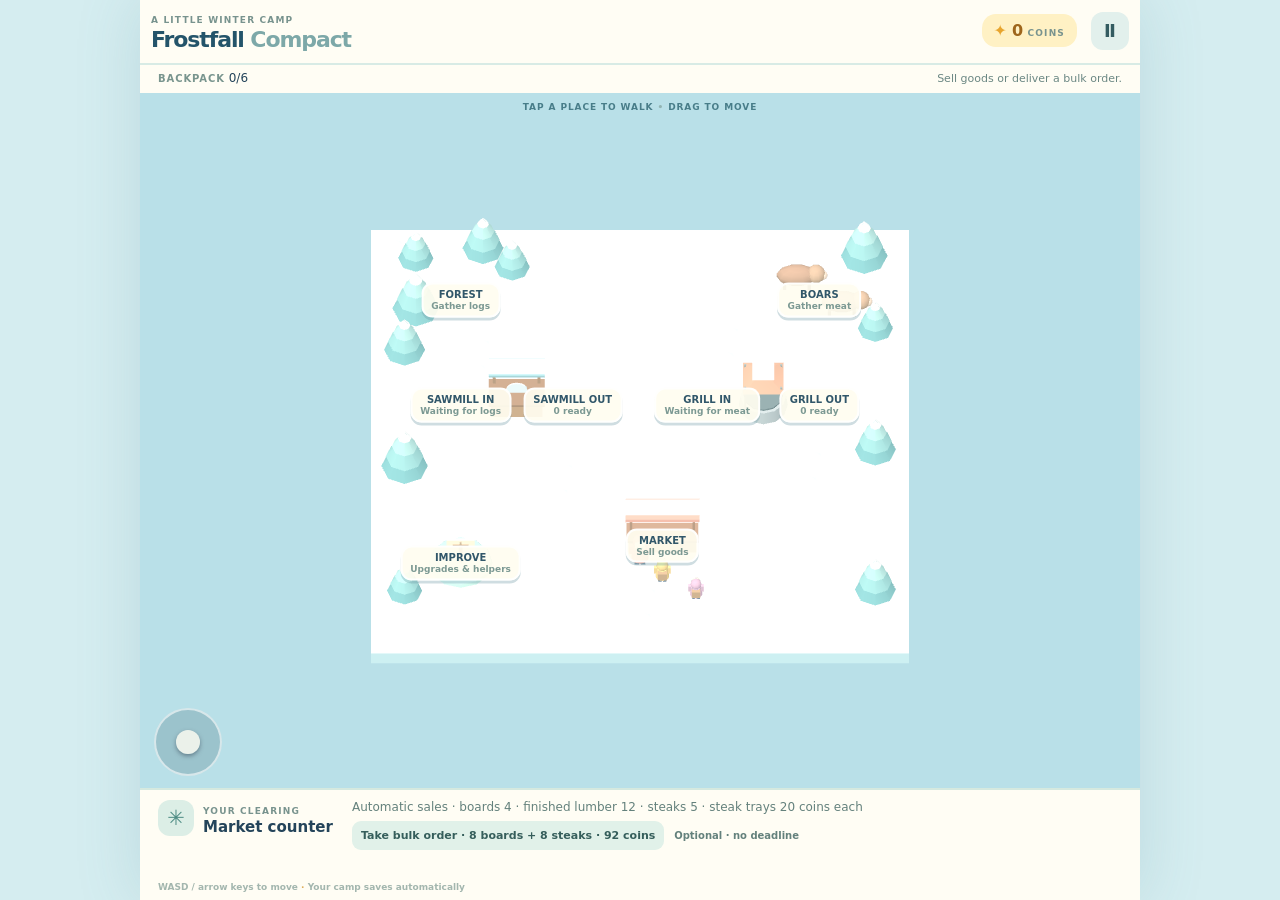
==== frostfall-compact/index.html @ 4d8d18b1 "Publish Frostfall Compact with deeper production and deliveries" ====
<!doctype html><html lang="en"><head><meta charset="utf-8"><meta name="viewport" content="width=device-width,initial-scale=1,maximum-scale=1,viewport-fit=cover"><meta name="theme-color" content="#bce5ed"><title>Frostfall Compact</title><link rel="stylesheet" href="./styles.css"></head><body><main id="app"><header><div><small>A LITTLE WINTER CAMP</small><h1>Frostfall <em>Compact</em></h1></div><div class="cash"><span>✦</span> <strong id="cash">0</strong><small> COINS</small></div><button id="pause" aria-label="Pause game">Ⅱ</button></header><section class="status"><div><b id="bagLabel">BACKPACK</b> <span id="bag"></span></div><p id="hint">Walk to the forest or boars to gather.</p></section><div id="world"><canvas id="canvas"></canvas><div id="labels"></div><div class="world-note">TAP A PLACE TO WALK <span>•</span> DRAG TO MOVE</div><div id="stick" aria-label="Movement joystick"><div id="knob"></div></div><div id="paused" hidden>PAUSED</div></div><section id="panel"><div class="panel-title"><span id="panelIcon">✳</span><div><small>YOUR CLEARING</small><h2 id="panelTitle">Choose a destination</h2></div></div><div id="panelContent">Gather logs and meat, process them, then sell the finished goods at the counter.</div></section><footer>WASD / arrow keys to move <span>·</span> Your camp saves automatically <span id="saveStatus"></span></footer></main><script src="./three.min.js"></script><script type="module" src="./game.mjs"></script></body></html>
---- frostfall-compact/styles.css ----
*{box-sizing:border-box}html,body{margin:0;width:100%;height:100%;overflow:hidden}body{font-family:Nunito,ui-rounded,system-ui,sans-serif;color:#24445a;background:#d5edf0}button{font:inherit;cursor:pointer}#app{height:100dvh;max-width:1000px;margin:auto;display:flex;flex-direction:column;background:#e9f7f5;box-shadow:0 0 60px #568a9a33}header{height:65px;padding:9px 18px;display:flex;align-items:center;gap:14px;background:#fffdf4;border-bottom:2px solid #d8ebe5;flex:none}header>div:first-child{flex:1}small{font-size:9px;font-weight:900;letter-spacing:.13em;color:#78938e}h1{font-size:22px;line-height:1;margin:2px 0;color:#24546a;letter-spacing:-.05em}h1 em{font-weight:700;color:#7da8a8;font-style:normal}.cash{background:#fff1c4;border-radius:14px;padding:7px 12px;color:#9e651b;white-space:nowrap}.cash span{color:#e8a52e}#pause{border:0;border-radius:12px;width:38px;height:38px;background:#e2f0ec;color:#345c61;font-size:18px;font-weight:900}.status{background:#fffdf4;padding:6px 18px 8px;flex:none;font-size:12px;display:flex;justify-content:space-between;gap:8px;align-items:center}.status b{font-size:10px;letter-spacing:.09em;color:#79958e}.status p{margin:0;color:#6b8783;text-align:right;font-size:11px}#world{position:relative;flex:1;min-height:0;overflow:hidden;background:#b9e0e8;touch-action:none}canvas{width:100%;height:100%;display:block}#labels{position:absolute;inset:0;pointer-events:none}.place{position:absolute;transform:translate(-50%,-50%);pointer-events:auto;border:2px solid #ffffffd9;background:#fffdf0eb;color:#31576a;border-radius:11px;padding:4px 8px;box-shadow:0 3px 0 #7199a455;font-size:10px;line-height:1.1;font-weight:900;white-space:nowrap}.place span{display:block;color:#7c9993;font-size:9px;font-weight:800;margin-top:2px}.place:active{transform:translate(-50%,-45%)}.world-note{position:absolute;top:9px;left:50%;transform:translateX(-50%);font-size:9px;letter-spacing:.1em;color:#487d89;font-weight:900;white-space:nowrap}.world-note span{color:#92b4b3}#stick{position:absolute;bottom:12px;left:14px;width:68px;height:68px;border:2px solid #fff9;border-radius:50%;background:#456e7840;touch-action:none}#knob{position:absolute;left:20px;top:20px;width:24px;height:24px;border-radius:50%;background:#fffdf1cc;box-shadow:0 2px 4px #3458}#paused{position:absolute;inset:0;background:#19384888;display:grid;place-items:center;color:white;font-weight:900;letter-spacing:.2em;font-size:24px;pointer-events:none}#paused[hidden]{display:none}#panel{background:#fffdf4;border-top:2px solid #d5e9df;padding:9px 18px 11px;min-height:94px;max-height:33vh;overflow:auto;display:flex;gap:14px;align-items:flex-start;flex:none}.panel-title{display:flex;align-items:center;gap:9px;min-width:180px}.panel-title>span{background:#dceee6;border-radius:12px;width:36px;height:36px;display:grid;place-items:center;font-size:21px;color:#4f8d85}h2{font-size:15px;margin:0;line-height:1.2}#panelContent{font-size:12px;color:#64817c;line-height:1.4;flex:1}.actions{display:flex;gap:6px;flex-wrap:wrap}.action{border:0;background:#e1f1e9;color:#355e5b;border-radius:9px;padding:7px 9px;text-align:left;font-size:11px;font-weight:800}.action:hover{background:#cce9dc}.action:disabled{opacity:.48;cursor:default}.action strong{color:#b27829}.helper{margin-top:5px;display:flex;align-items:center;gap:5px;flex-wrap:wrap}.helper button{border:0;border-radius:7px;background:#ecf2ed;color:#5b7772;font-size:10px;font-weight:900;padding:5px}.helper button.active{background:#6bafa0;color:white}footer{background:#fffdf4;padding:0 18px 8px;color:#a3b6ae;font-size:9px;font-weight:800;flex:none}footer span{color:#ddad5d}#saveStatus{color:#bc635c}@media(max-width:600px){header{height:57px;padding:7px 11px}h1{font-size:19px}.status{padding:5px 11px;display:block}.status p{text-align:left;margin-top:2px}#panel{padding:8px 11px;display:block;min-height:94px;max-height:34vh}.panel-title{margin-bottom:5px}.panel-title>span{width:28px;height:28px;font-size:16px}h2{font-size:13px}footer{padding-left:11px}.place{font-size:9px;padding:4px 6px}.place span{font-size:8px}}

@media(orientation:landscape) and (max-height:550px){header{height:47px;padding-top:3px;padding-bottom:3px}.status{padding-top:3px;padding-bottom:3px}#panel{min-height:54px;max-height:25vh;padding-top:4px;padding-bottom:4px;overflow:auto}footer{display:none}.world-note{top:3px}}
header{padding-left:max(11px,env(safe-area-inset-left));padding-right:max(11px,env(safe-area-inset-right));padding-top:max(7px,env(safe-area-inset-top))}footer{padding-bottom:max(8px,env(safe-area-inset-bottom))}

.webgl-error{position:absolute;inset:0;display:flex;flex-direction:column;align-items:center;justify-content:center;text-align:center;padding:24px;color:#31576a}.webgl-error p{max-width:320px}.webgl-error button{border:0;border-radius:10px;padding:10px 16px;background:#fffdf4;color:#31576a;font-weight:900}

@media(max-width:600px){.place{max-width:70px;white-space:normal;text-align:center;line-height:1}.place span{line-height:1.05}}

.station-details{margin:0 0 5px}.choice[aria-pressed=true]{background:#366f69;color:#fff}.choice[aria-pressed=true] small{color:#e3f5ec}
.action small,.market-note{font-size:10px;letter-spacing:0;color:inherit}.market-note{margin-left:6px}
#panelContent details{margin-top:6px}#panelContent summary{cursor:pointer;font-weight:800;color:#355e5b;padding:4px 0}
#panelContent details .actions{margin-top:4px}#panelContent button:focus-visible,.place:focus-visible{outline:2px solid #24546a;outline-offset:2px}
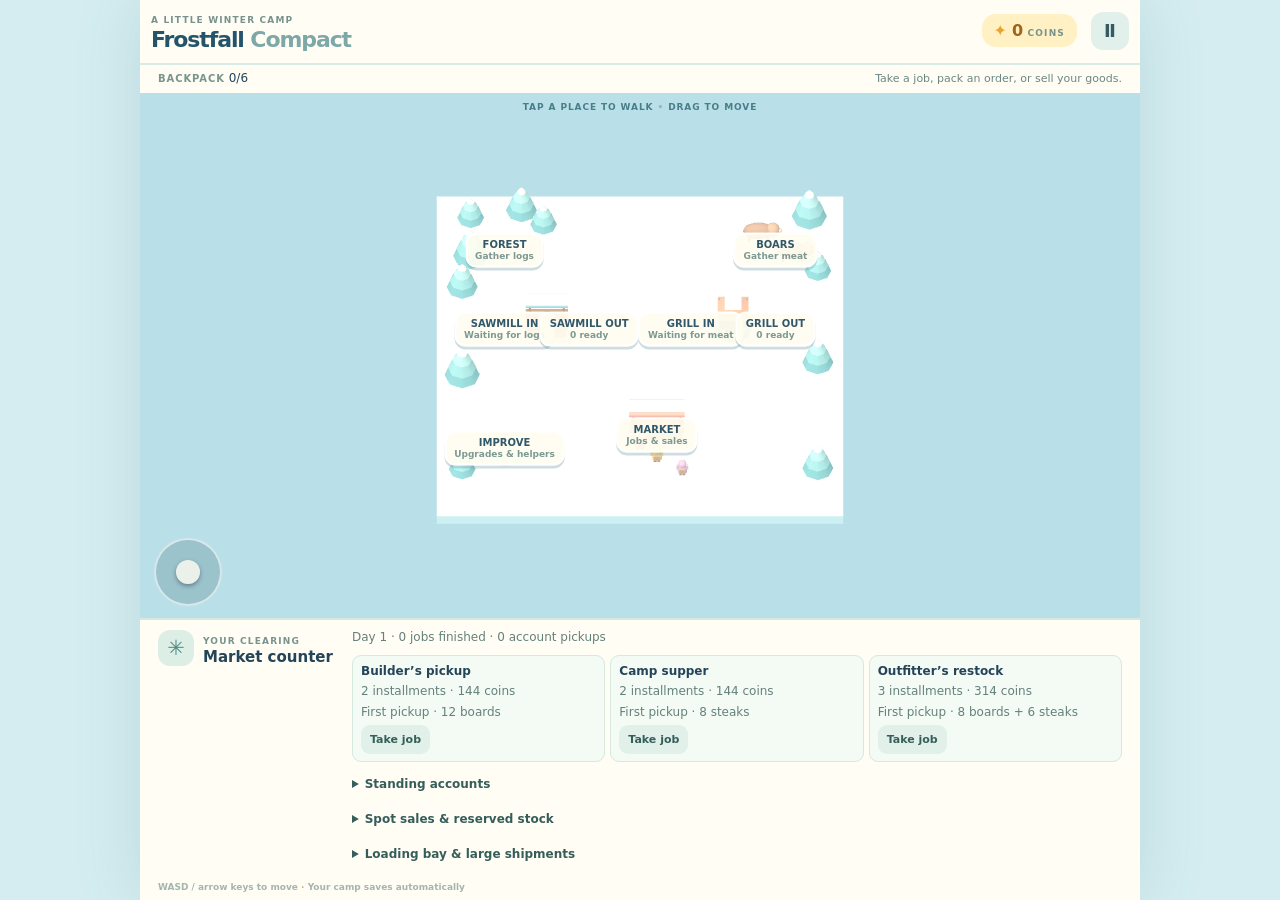
==== commit 0b3d2511: "Expand Frostfall Compact contracts and camp operations" ====
--- a/frostfall-compact/index.html
+++ b/frostfall-compact/index.html
@@ -1 +1 @@
-<!doctype html><html lang="en"><head><meta charset="utf-8"><meta name="viewport" content="width=device-width,initial-scale=1,maximum-scale=1,viewport-fit=cover"><meta name="theme-color" content="#bce5ed"><title>Frostfall Compact</title><link rel="stylesheet" href="./styles.css"></head><body><main id="app"><header><div><small>A LITTLE WINTER CAMP</small><h1>Frostfall <em>Compact</em></h1></div><div class="cash"><span>✦</span> <strong id="cash">0</strong><small> COINS</small></div><button id="pause" aria-label="Pause game">Ⅱ</button></header><section class="status"><div><b id="bagLabel">BACKPACK</b> <span id="bag"></span></div><p id="hint">Walk to the forest or boars to gather.</p></section><div id="world"><canvas id="canvas"></canvas><div id="labels"></div><div class="world-note">TAP A PLACE TO WALK <span>•</span> DRAG TO MOVE</div><div id="stick" aria-label="Movement joystick"><div id="knob"></div></div><div id="paused" hidden>PAUSED</div></div><section id="panel"><div class="panel-title"><span id="panelIcon">✳</span><div><small>YOUR CLEARING</small><h2 id="panelTitle">Choose a destination</h2></div></div><div id="panelContent">Gather logs and meat, process them, then sell the finished goods at the counter.</div></section><footer>WASD / arrow keys to move <span>·</span> Your camp saves automatically <span id="saveStatus"></span></footer></main><script src="./three.min.js"></script><script type="module" src="./game.mjs"></script></body></html>
+<!doctype html><html lang="en"><head><meta charset="utf-8"><meta name="viewport" content="width=device-width,initial-scale=1,maximum-scale=1,viewport-fit=cover"><meta name="theme-color" content="#bce5ed"><title>Frostfall Compact</title><link rel="stylesheet" href="./styles.css"></head><body><main id="app"><header><div><small>A LITTLE WINTER CAMP</small><h1>Frostfall <em>Compact</em></h1></div><div class="cash"><span>✦</span> <strong id="cash">0</strong><small> COINS</small></div><button id="pause" aria-label="Pause game">Ⅱ</button></header><section class="status"><div><b id="bagLabel">BACKPACK</b> <span id="bag"></span></div><p id="hint">Walk to the forest or boars to gather.</p></section><button id="jobStatus" type="button" hidden></button><div id="world"><canvas id="canvas"></canvas><div id="labels"></div><div class="world-note">TAP A PLACE TO WALK <span>•</span> DRAG TO MOVE</div><div id="stick" aria-label="Movement joystick"><div id="knob"></div></div><div id="paused" hidden>PAUSED</div></div><section id="panel"><div class="panel-title"><span id="panelIcon">✳</span><div><small>YOUR CLEARING</small><h2 id="panelTitle">Choose a destination</h2></div></div><div id="panelContent">Gather logs and meat, process them, then sell the finished goods at the counter.</div></section><footer>WASD / arrow keys to move <span>·</span> Your camp saves automatically <span id="saveStatus"></span></footer></main><script src="./three.min.js"></script><script type="module" src="./game.mjs"></script></body></html>
--- a/frostfall-compact/styles.css
+++ b/frostfall-compact/styles.css
@@ -11,3 +11,17 @@
 .action small,.market-note{font-size:10px;letter-spacing:0;color:inherit}.market-note{margin-left:6px}
 #panelContent details{margin-top:6px}#panelContent summary{cursor:pointer;font-weight:800;color:#355e5b;padding:4px 0}
 #panelContent details .actions{margin-top:4px}#panelContent button:focus-visible,.place:focus-visible{outline:2px solid #24546a;outline-offset:2px}
+
+.fields{display:flex;gap:6px;flex-wrap:wrap;margin:5px 0}
+.field{display:grid;gap:3px;font-weight:750;flex:0 1 auto;color:#355e5b}
+.field select{min-height:34px;max-width:100%;color:#24445a;background:#fffdf4;border:1px solid #9ebeb3;border-radius:7px;padding:4px 6px;font:inherit}
+.operation-card{border:1px solid #d5e9df;background:#f4faf4;border-radius:9px;padding:7px 8px;margin:4px 0}
+.operation-card h3{font-size:12px;color:#24445a;margin:0 0 3px}.operation-card p{margin:2px 0 4px}
+.offer-list{display:grid;grid-template-columns:repeat(auto-fit,minmax(133px,1fr));gap:5px}
+.payment{color:#355e5b;font-weight:800;margin:4px 0}
+#panelContent summary{min-height:29px}
+@media(pointer:coarse){.action,.helper button{min-height:38px}#panel{max-height:39vh}}
+@media(orientation:landscape) and (max-height:550px) and (pointer:coarse){#panel{max-height:32vh}}
+#jobStatus{flex:none;text-align:left;border:0;border-bottom:1px solid #d5e9df;background:#e4f2e9;color:#315d59;font-size:11px;font-weight:800;padding:5px 18px}
+#jobStatus:focus-visible{outline:2px solid #24546a;outline-offset:-2px}
+@media(max-width:600px){#jobStatus{padding-inline:11px}}
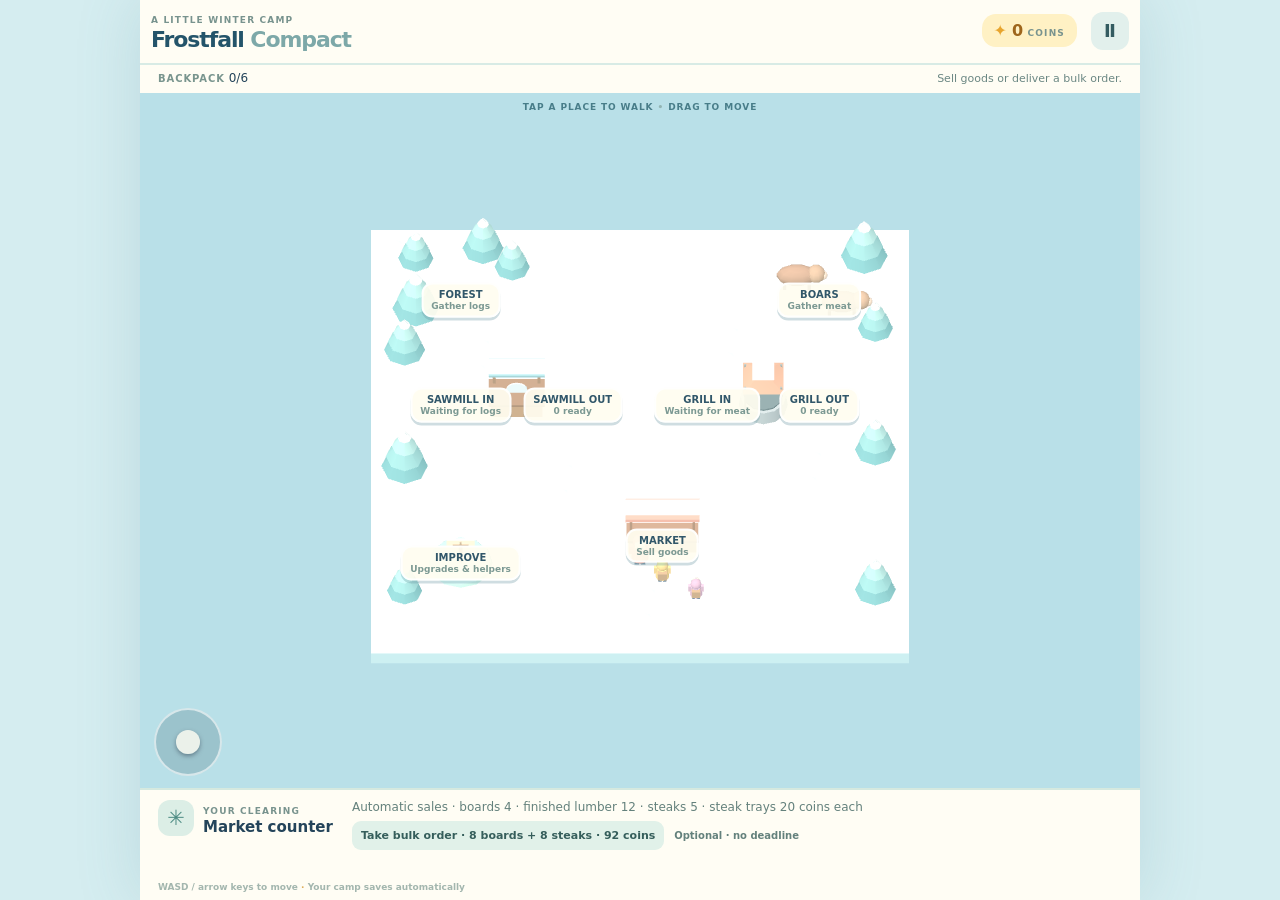
==== commit 974f1328: "Merge pull request #12 from naezell/codex/frostfall-camp-work Publish Frostfall Compact production a" ====
--- a/frostfall-compact/index.html
+++ b/frostfall-compact/index.html
@@ -1 +1 @@
-<!doctype html><html lang="en"><head><meta charset="utf-8"><meta name="viewport" content="width=device-width,initial-scale=1,maximum-scale=1,viewport-fit=cover"><meta name="theme-color" content="#bce5ed"><title>Frostfall Compact</title><link rel="stylesheet" href="./styles.css"></head><body><main id="app"><header><div><small>A LITTLE WINTER CAMP</small><h1>Frostfall <em>Compact</em></h1></div><div class="cash"><span>✦</span> <strong id="cash">0</strong><small> COINS</small></div><button id="pause" aria-label="Pause game">Ⅱ</button></header><section class="status"><div><b id="bagLabel">BACKPACK</b> <span id="bag"></span></div><p id="hint">Walk to the forest or boars to gather.</p></section><button id="jobStatus" type="button" hidden></button><div id="world"><canvas id="canvas"></canvas><div id="labels"></div><div class="world-note">TAP A PLACE TO WALK <span>•</span> DRAG TO MOVE</div><div id="stick" aria-label="Movement joystick"><div id="knob"></div></div><div id="paused" hidden>PAUSED</div></div><section id="panel"><div class="panel-title"><span id="panelIcon">✳</span><div><small>YOUR CLEARING</small><h2 id="panelTitle">Choose a destination</h2></div></div><div id="panelContent">Gather logs and meat, process them, then sell the finished goods at the counter.</div></section><footer>WASD / arrow keys to move <span>·</span> Your camp saves automatically <span id="saveStatus"></span></footer></main><script src="./three.min.js"></script><script type="module" src="./game.mjs"></script></body></html>
+<!doctype html><html lang="en"><head><meta charset="utf-8"><meta name="viewport" content="width=device-width,initial-scale=1,maximum-scale=1,viewport-fit=cover"><meta name="theme-color" content="#bce5ed"><title>Frostfall Compact</title><link rel="stylesheet" href="./styles.css"></head><body><main id="app"><header><div><small>A LITTLE WINTER CAMP</small><h1>Frostfall <em>Compact</em></h1></div><div class="cash"><span>✦</span> <strong id="cash">0</strong><small> COINS</small></div><button id="pause" aria-label="Pause game">Ⅱ</button></header><section class="status"><div><b id="bagLabel">BACKPACK</b> <span id="bag"></span></div><p id="hint">Walk to the forest or boars to gather.</p></section><div id="world"><canvas id="canvas"></canvas><div id="labels"></div><div class="world-note">TAP A PLACE TO WALK <span>•</span> DRAG TO MOVE</div><div id="stick" aria-label="Movement joystick"><div id="knob"></div></div><div id="paused" hidden>PAUSED</div></div><section id="panel"><div class="panel-title"><span id="panelIcon">✳</span><div><small>YOUR CLEARING</small><h2 id="panelTitle">Choose a destination</h2></div></div><div id="panelContent">Gather logs and meat, process them, then sell the finished goods at the counter.</div></section><footer>WASD / arrow keys to move <span>·</span> Your camp saves automatically <span id="saveStatus"></span></footer></main><script src="./three.min.js"></script><script type="module" src="./game.mjs"></script></body></html>
--- a/frostfall-compact/styles.css
+++ b/frostfall-compact/styles.css
@@ -11,17 +11,3 @@
 .action small,.market-note{font-size:10px;letter-spacing:0;color:inherit}.market-note{margin-left:6px}
 #panelContent details{margin-top:6px}#panelContent summary{cursor:pointer;font-weight:800;color:#355e5b;padding:4px 0}
 #panelContent details .actions{margin-top:4px}#panelContent button:focus-visible,.place:focus-visible{outline:2px solid #24546a;outline-offset:2px}
-
-.fields{display:flex;gap:6px;flex-wrap:wrap;margin:5px 0}
-.field{display:grid;gap:3px;font-weight:750;flex:0 1 auto;color:#355e5b}
-.field select{min-height:34px;max-width:100%;color:#24445a;background:#fffdf4;border:1px solid #9ebeb3;border-radius:7px;padding:4px 6px;font:inherit}
-.operation-card{border:1px solid #d5e9df;background:#f4faf4;border-radius:9px;padding:7px 8px;margin:4px 0}
-.operation-card h3{font-size:12px;color:#24445a;margin:0 0 3px}.operation-card p{margin:2px 0 4px}
-.offer-list{display:grid;grid-template-columns:repeat(auto-fit,minmax(133px,1fr));gap:5px}
-.payment{color:#355e5b;font-weight:800;margin:4px 0}
-#panelContent summary{min-height:29px}
-@media(pointer:coarse){.action,.helper button{min-height:38px}#panel{max-height:39vh}}
-@media(orientation:landscape) and (max-height:550px) and (pointer:coarse){#panel{max-height:32vh}}
-#jobStatus{flex:none;text-align:left;border:0;border-bottom:1px solid #d5e9df;background:#e4f2e9;color:#315d59;font-size:11px;font-weight:800;padding:5px 18px}
-#jobStatus:focus-visible{outline:2px solid #24546a;outline-offset:-2px}
-@media(max-width:600px){#jobStatus{padding-inline:11px}}
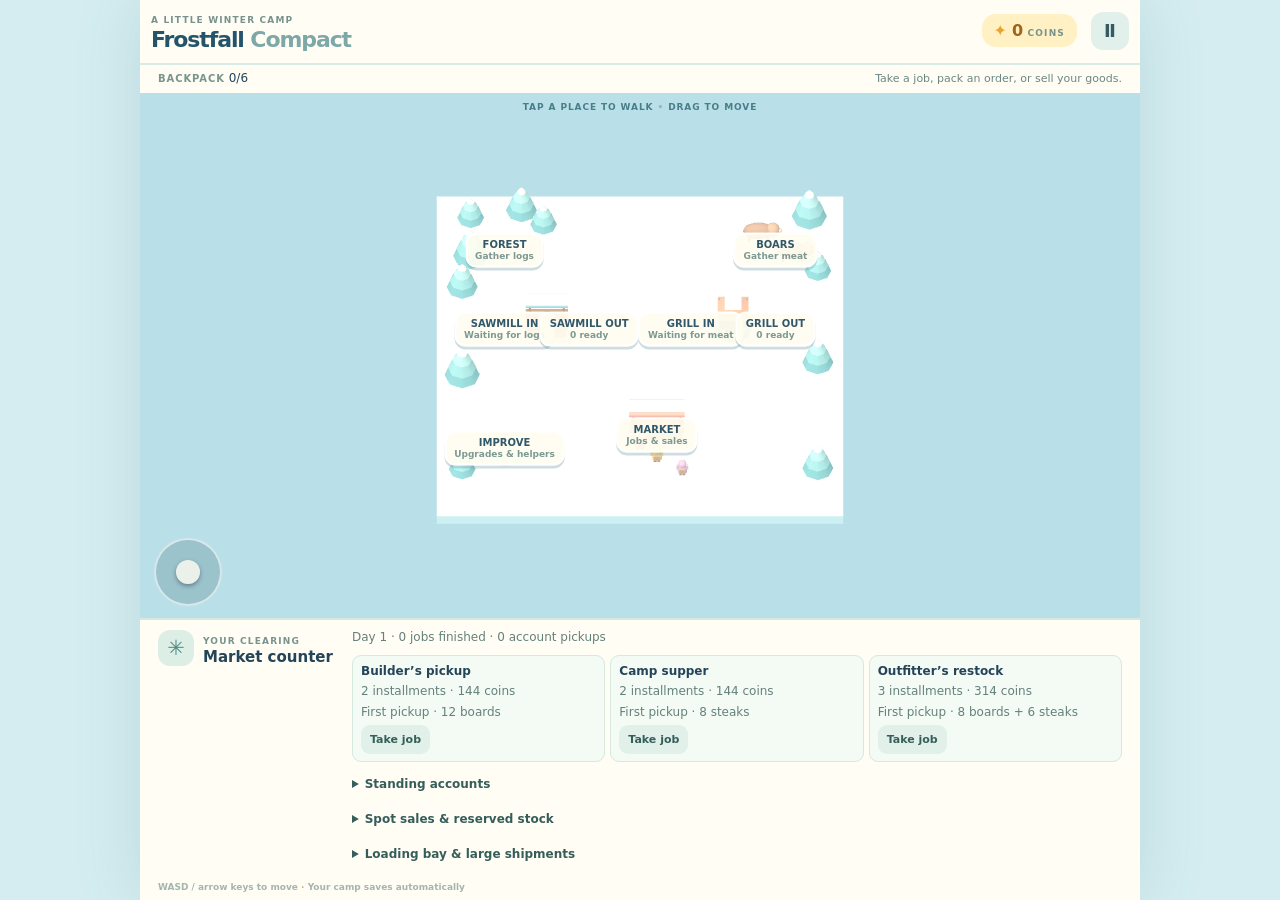
==== commit bcce70d6: "Merge pull request #13 from naezell/codex/frostfall-camp-operations Expand Frostfall Compact orders " ====
--- a/frostfall-compact/index.html
+++ b/frostfall-compact/index.html
@@ -1 +1 @@
-<!doctype html><html lang="en"><head><meta charset="utf-8"><meta name="viewport" content="width=device-width,initial-scale=1,maximum-scale=1,viewport-fit=cover"><meta name="theme-color" content="#bce5ed"><title>Frostfall Compact</title><link rel="stylesheet" href="./styles.css"></head><body><main id="app"><header><div><small>A LITTLE WINTER CAMP</small><h1>Frostfall <em>Compact</em></h1></div><div class="cash"><span>✦</span> <strong id="cash">0</strong><small> COINS</small></div><button id="pause" aria-label="Pause game">Ⅱ</button></header><section class="status"><div><b id="bagLabel">BACKPACK</b> <span id="bag"></span></div><p id="hint">Walk to the forest or boars to gather.</p></section><div id="world"><canvas id="canvas"></canvas><div id="labels"></div><div class="world-note">TAP A PLACE TO WALK <span>•</span> DRAG TO MOVE</div><div id="stick" aria-label="Movement joystick"><div id="knob"></div></div><div id="paused" hidden>PAUSED</div></div><section id="panel"><div class="panel-title"><span id="panelIcon">✳</span><div><small>YOUR CLEARING</small><h2 id="panelTitle">Choose a destination</h2></div></div><div id="panelContent">Gather logs and meat, process them, then sell the finished goods at the counter.</div></section><footer>WASD / arrow keys to move <span>·</span> Your camp saves automatically <span id="saveStatus"></span></footer></main><script src="./three.min.js"></script><script type="module" src="./game.mjs"></script></body></html>
+<!doctype html><html lang="en"><head><meta charset="utf-8"><meta name="viewport" content="width=device-width,initial-scale=1,maximum-scale=1,viewport-fit=cover"><meta name="theme-color" content="#bce5ed"><title>Frostfall Compact</title><link rel="stylesheet" href="./styles.css"></head><body><main id="app"><header><div><small>A LITTLE WINTER CAMP</small><h1>Frostfall <em>Compact</em></h1></div><div class="cash"><span>✦</span> <strong id="cash">0</strong><small> COINS</small></div><button id="pause" aria-label="Pause game">Ⅱ</button></header><section class="status"><div><b id="bagLabel">BACKPACK</b> <span id="bag"></span></div><p id="hint">Walk to the forest or boars to gather.</p></section><button id="jobStatus" type="button" hidden></button><div id="world"><canvas id="canvas"></canvas><div id="labels"></div><div class="world-note">TAP A PLACE TO WALK <span>•</span> DRAG TO MOVE</div><div id="stick" aria-label="Movement joystick"><div id="knob"></div></div><div id="paused" hidden>PAUSED</div></div><section id="panel"><div class="panel-title"><span id="panelIcon">✳</span><div><small>YOUR CLEARING</small><h2 id="panelTitle">Choose a destination</h2></div></div><div id="panelContent">Gather logs and meat, process them, then sell the finished goods at the counter.</div></section><footer>WASD / arrow keys to move <span>·</span> Your camp saves automatically <span id="saveStatus"></span></footer></main><script src="./three.min.js"></script><script type="module" src="./game.mjs"></script></body></html>
--- a/frostfall-compact/styles.css
+++ b/frostfall-compact/styles.css
@@ -11,3 +11,17 @@
 .action small,.market-note{font-size:10px;letter-spacing:0;color:inherit}.market-note{margin-left:6px}
 #panelContent details{margin-top:6px}#panelContent summary{cursor:pointer;font-weight:800;color:#355e5b;padding:4px 0}
 #panelContent details .actions{margin-top:4px}#panelContent button:focus-visible,.place:focus-visible{outline:2px solid #24546a;outline-offset:2px}
+
+.fields{display:flex;gap:6px;flex-wrap:wrap;margin:5px 0}
+.field{display:grid;gap:3px;font-weight:750;flex:0 1 auto;color:#355e5b}
+.field select{min-height:34px;max-width:100%;color:#24445a;background:#fffdf4;border:1px solid #9ebeb3;border-radius:7px;padding:4px 6px;font:inherit}
+.operation-card{border:1px solid #d5e9df;background:#f4faf4;border-radius:9px;padding:7px 8px;margin:4px 0}
+.operation-card h3{font-size:12px;color:#24445a;margin:0 0 3px}.operation-card p{margin:2px 0 4px}
+.offer-list{display:grid;grid-template-columns:repeat(auto-fit,minmax(133px,1fr));gap:5px}
+.payment{color:#355e5b;font-weight:800;margin:4px 0}
+#panelContent summary{min-height:29px}
+@media(pointer:coarse){.action,.helper button{min-height:38px}#panel{max-height:39vh}}
+@media(orientation:landscape) and (max-height:550px) and (pointer:coarse){#panel{max-height:32vh}}
+#jobStatus{flex:none;text-align:left;border:0;border-bottom:1px solid #d5e9df;background:#e4f2e9;color:#315d59;font-size:11px;font-weight:800;padding:5px 18px}
+#jobStatus:focus-visible{outline:2px solid #24546a;outline-offset:-2px}
+@media(max-width:600px){#jobStatus{padding-inline:11px}}
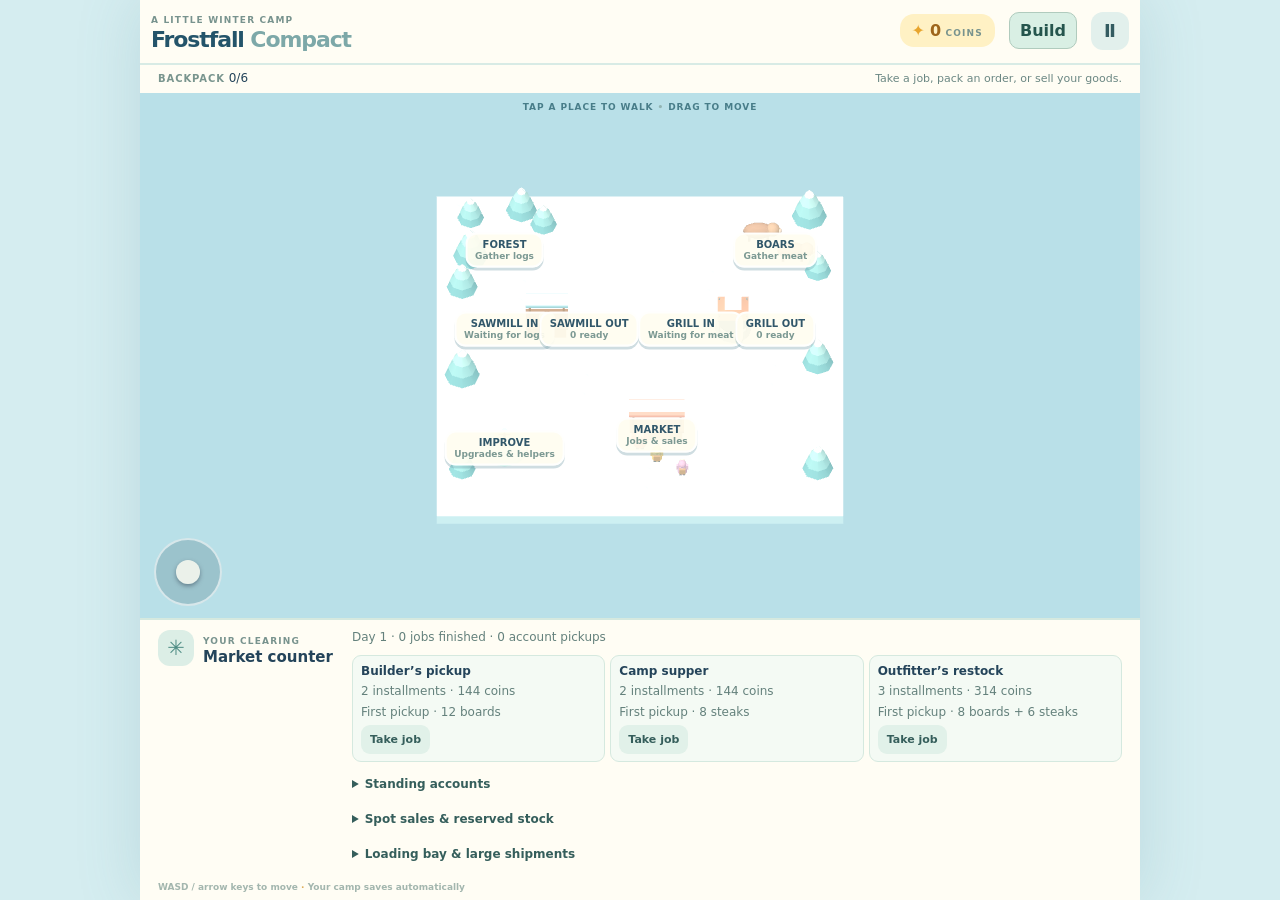
==== commit ea43f0ed: "Make camp construction visible and give it permanent projects" ====
--- a/frostfall-compact/index.html
+++ b/frostfall-compact/index.html
@@ -1 +1 @@
-<!doctype html><html lang="en"><head><meta charset="utf-8"><meta name="viewport" content="width=device-width,initial-scale=1,maximum-scale=1,viewport-fit=cover"><meta name="theme-color" content="#bce5ed"><title>Frostfall Compact</title><link rel="stylesheet" href="./styles.css"></head><body><main id="app"><header><div><small>A LITTLE WINTER CAMP</small><h1>Frostfall <em>Compact</em></h1></div><div class="cash"><span>✦</span> <strong id="cash">0</strong><small> COINS</small></div><button id="pause" aria-label="Pause game">Ⅱ</button></header><section class="status"><div><b id="bagLabel">BACKPACK</b> <span id="bag"></span></div><p id="hint">Walk to the forest or boars to gather.</p></section><button id="jobStatus" type="button" hidden></button><div id="world"><canvas id="canvas"></canvas><div id="labels"></div><div class="world-note">TAP A PLACE TO WALK <span>•</span> DRAG TO MOVE</div><div id="stick" aria-label="Movement joystick"><div id="knob"></div></div><div id="paused" hidden>PAUSED</div></div><section id="panel"><div class="panel-title"><span id="panelIcon">✳</span><div><small>YOUR CLEARING</small><h2 id="panelTitle">Choose a destination</h2></div></div><div id="panelContent">Gather logs and meat, process them, then sell the finished goods at the counter.</div></section><footer>WASD / arrow keys to move <span>·</span> Your camp saves automatically <span id="saveStatus"></span></footer></main><script src="./three.min.js"></script><script type="module" src="./game.mjs"></script></body></html>
+<!doctype html><html lang="en"><head><meta charset="utf-8"><meta name="viewport" content="width=device-width,initial-scale=1,maximum-scale=1,viewport-fit=cover"><meta name="theme-color" content="#bce5ed"><title>Frostfall Compact</title><link rel="stylesheet" href="./styles.css"></head><body><main id="app"><header><div><small>A LITTLE WINTER CAMP</small><h1>Frostfall <em>Compact</em></h1></div><div class="cash"><span>✦</span> <strong id="cash">0</strong><small> COINS</small></div><button id="buildMenu" type="button" aria-pressed="false">Build</button><button id="pause" aria-label="Pause game">Ⅱ</button></header><section class="status"><div><b id="bagLabel">BACKPACK</b> <span id="bag"></span></div><p id="hint">Walk to the forest or boars to gather.</p></section><button id="jobStatus" type="button" hidden></button><div id="world"><canvas id="canvas"></canvas><div id="labels"></div><div class="world-note">TAP A PLACE TO WALK <span>•</span> DRAG TO MOVE</div><div id="stick" aria-label="Movement joystick"><div id="knob"></div></div><div id="paused" hidden>PAUSED</div></div><section id="panel"><div class="panel-title"><span id="panelIcon">✳</span><div><small>YOUR CLEARING</small><h2 id="panelTitle">Choose a destination</h2></div></div><div id="panelContent">Gather logs and meat, process them, then sell the finished goods at the counter.</div></section><footer>WASD / arrow keys to move <span>·</span> Your camp saves automatically <span id="saveStatus"></span></footer></main><script src="./three.min.js"></script><script type="module" src="./game.mjs"></script></body></html>
--- a/frostfall-compact/styles.css
+++ b/frostfall-compact/styles.css
@@ -25,3 +25,11 @@
 #jobStatus{flex:none;text-align:left;border:0;border-bottom:1px solid #d5e9df;background:#e4f2e9;color:#315d59;font-size:11px;font-weight:800;padding:5px 18px}
 #jobStatus:focus-visible{outline:2px solid #24546a;outline-offset:-2px}
 @media(max-width:600px){#jobStatus{padding-inline:11px}}
+
+#buildMenu{border:1px solid #b0cbbd;border-radius:10px;background:#d9efe4;padding:7px 10px;color:#25554d;font-weight:850;min-height:37px}
+#buildMenu[aria-pressed=true]{background:#366f69;border-color:#366f69;color:#fff}
+.plot-marker{border-color:#e5bc72;background:#fff3d5;color:#685028;max-width:104px;white-space:normal}
+.plot-marker span{color:#805c2d}
+.blueprint-card progress{width:min(100%,190px);height:12px;accent-color:#548977}
+.build-list .operation-card{margin:0}
+@media(max-width:420px){header{gap:7px}.cash{padding-inline:6px}#pause{width:32px}#buildMenu{padding-inline:7px}header h1{font-size:17px}}
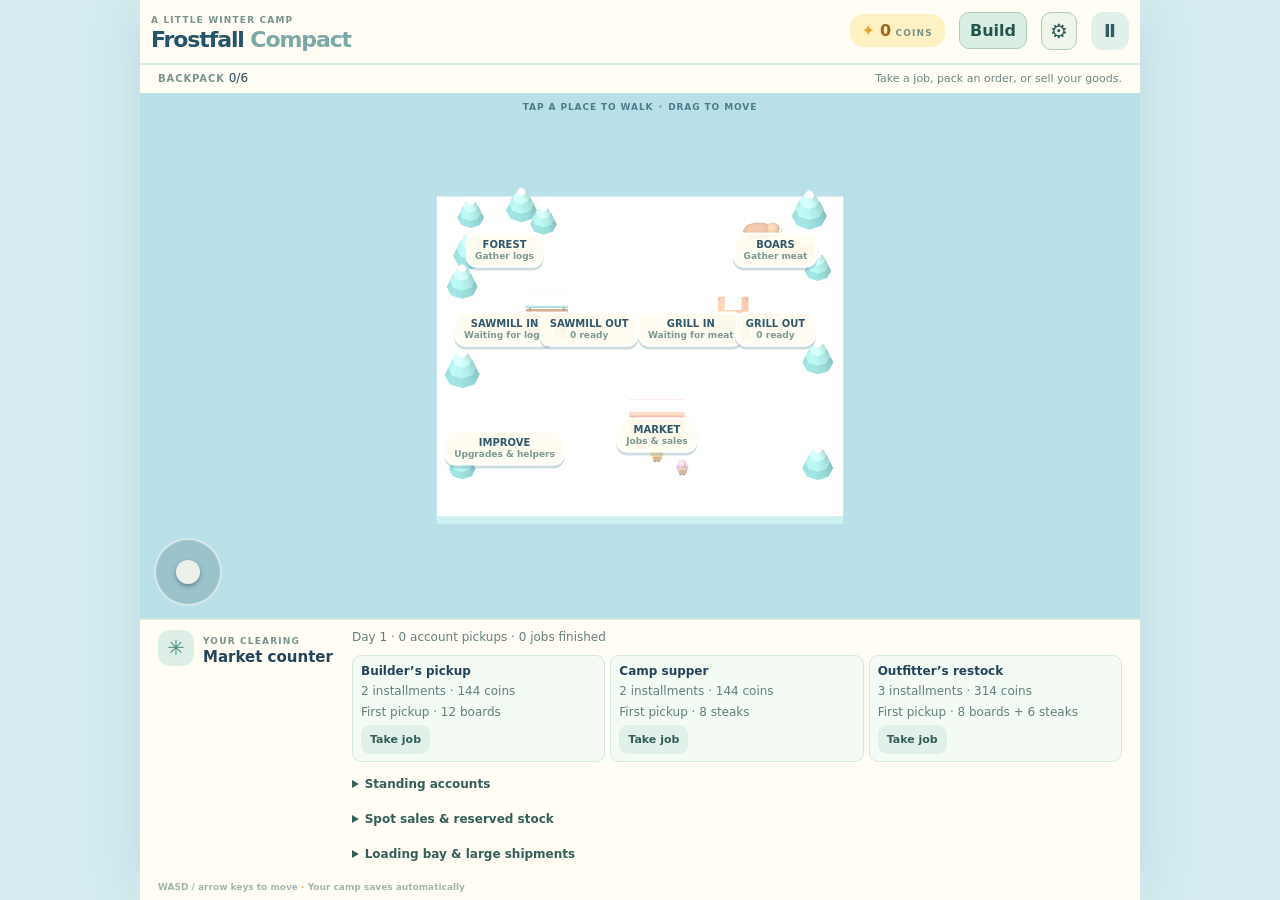
==== commit b9423e9e: "Let players switch camp features on and off" ====
--- a/frostfall-compact/index.html
+++ b/frostfall-compact/index.html
@@ -1 +1 @@
-<!doctype html><html lang="en"><head><meta charset="utf-8"><meta name="viewport" content="width=device-width,initial-scale=1,maximum-scale=1,viewport-fit=cover"><meta name="theme-color" content="#bce5ed"><title>Frostfall Compact</title><link rel="stylesheet" href="./styles.css"></head><body><main id="app"><header><div><small>A LITTLE WINTER CAMP</small><h1>Frostfall <em>Compact</em></h1></div><div class="cash"><span>✦</span> <strong id="cash">0</strong><small> COINS</small></div><button id="buildMenu" type="button" aria-pressed="false">Build</button><button id="pause" aria-label="Pause game">Ⅱ</button></header><section class="status"><div><b id="bagLabel">BACKPACK</b> <span id="bag"></span></div><p id="hint">Walk to the forest or boars to gather.</p></section><button id="jobStatus" type="button" hidden></button><div id="world"><canvas id="canvas"></canvas><div id="labels"></div><div class="world-note">TAP A PLACE TO WALK <span>•</span> DRAG TO MOVE</div><div id="stick" aria-label="Movement joystick"><div id="knob"></div></div><div id="paused" hidden>PAUSED</div></div><section id="panel"><div class="panel-title"><span id="panelIcon">✳</span><div><small>YOUR CLEARING</small><h2 id="panelTitle">Choose a destination</h2></div></div><div id="panelContent">Gather logs and meat, process them, then sell the finished goods at the counter.</div></section><footer>WASD / arrow keys to move <span>·</span> Your camp saves automatically <span id="saveStatus"></span></footer></main><script src="./three.min.js"></script><script type="module" src="./game.mjs"></script></body></html>
+<!doctype html><html lang="en"><head><meta charset="utf-8"><meta name="viewport" content="width=device-width,initial-scale=1,maximum-scale=1,viewport-fit=cover"><meta name="theme-color" content="#bce5ed"><title>Frostfall Compact</title><link rel="stylesheet" href="./styles.css"></head><body><main id="app"><header><div><small>A LITTLE WINTER CAMP</small><h1>Frostfall <em>Compact</em></h1></div><div class="cash"><span>✦</span> <strong id="cash">0</strong><small> COINS</small></div><button id="buildMenu" type="button" aria-pressed="false">Build</button><button id="settingsMenu" type="button" aria-label="Settings" aria-pressed="false">⚙</button><button id="pause" aria-label="Pause game">Ⅱ</button></header><section class="status"><div><b id="bagLabel">BACKPACK</b> <span id="bag"></span></div><p id="hint">Walk to the forest or boars to gather.</p></section><button id="jobStatus" type="button" hidden></button><div id="world"><canvas id="canvas"></canvas><div id="labels"></div><div class="world-note">TAP A PLACE TO WALK <span>•</span> DRAG TO MOVE</div><div id="stick" aria-label="Movement joystick"><div id="knob"></div></div><div id="paused" hidden>PAUSED</div></div><section id="panel"><div class="panel-title"><span id="panelIcon">✳</span><div><small>YOUR CLEARING</small><h2 id="panelTitle">Choose a destination</h2></div></div><div id="panelContent">Gather logs and meat, process them, then sell the finished goods at the counter.</div></section><footer>WASD / arrow keys to move <span>·</span> Your camp saves automatically <span id="saveStatus"></span></footer></main><script src="./three.min.js"></script><script type="module" src="./game.mjs"></script></body></html>
--- a/frostfall-compact/styles.css
+++ b/frostfall-compact/styles.css
@@ -33,3 +33,11 @@
 .blueprint-card progress{width:min(100%,190px);height:12px;accent-color:#548977}
 .build-list .operation-card{margin:0}
 @media(max-width:420px){header{gap:7px}.cash{padding-inline:6px}#pause{width:32px}#buildMenu{padding-inline:7px}header h1{font-size:17px}}
+
+#settingsMenu{width:36px;height:38px;flex:none;border:1px solid #b0cbbd;border-radius:10px;background:#f0f5e9;color:#315d59;font-size:20px;font-weight:800;padding:0}
+#settingsMenu[aria-pressed=true]{background:#366f69;color:white}
+.feature-choice{display:flex;justify-content:space-between;align-items:center;gap:12px;min-height:44px;border-top:1px solid #d5e9df;padding:6px 3px;color:#315d59}
+.feature-choice span{display:grid;gap:3px}.feature-choice small{font:inherit;color:#55756c}
+.feature-choice input{width:19px;height:19px;accent-color:#366f69;flex:none}
+.feature-list{margin-top:5px}
+@media(max-width:370px){header{gap:5px}header h1{font-size:15px}.cash small{display:none}#settingsMenu{width:32px}#buildMenu{font-size:12px}}
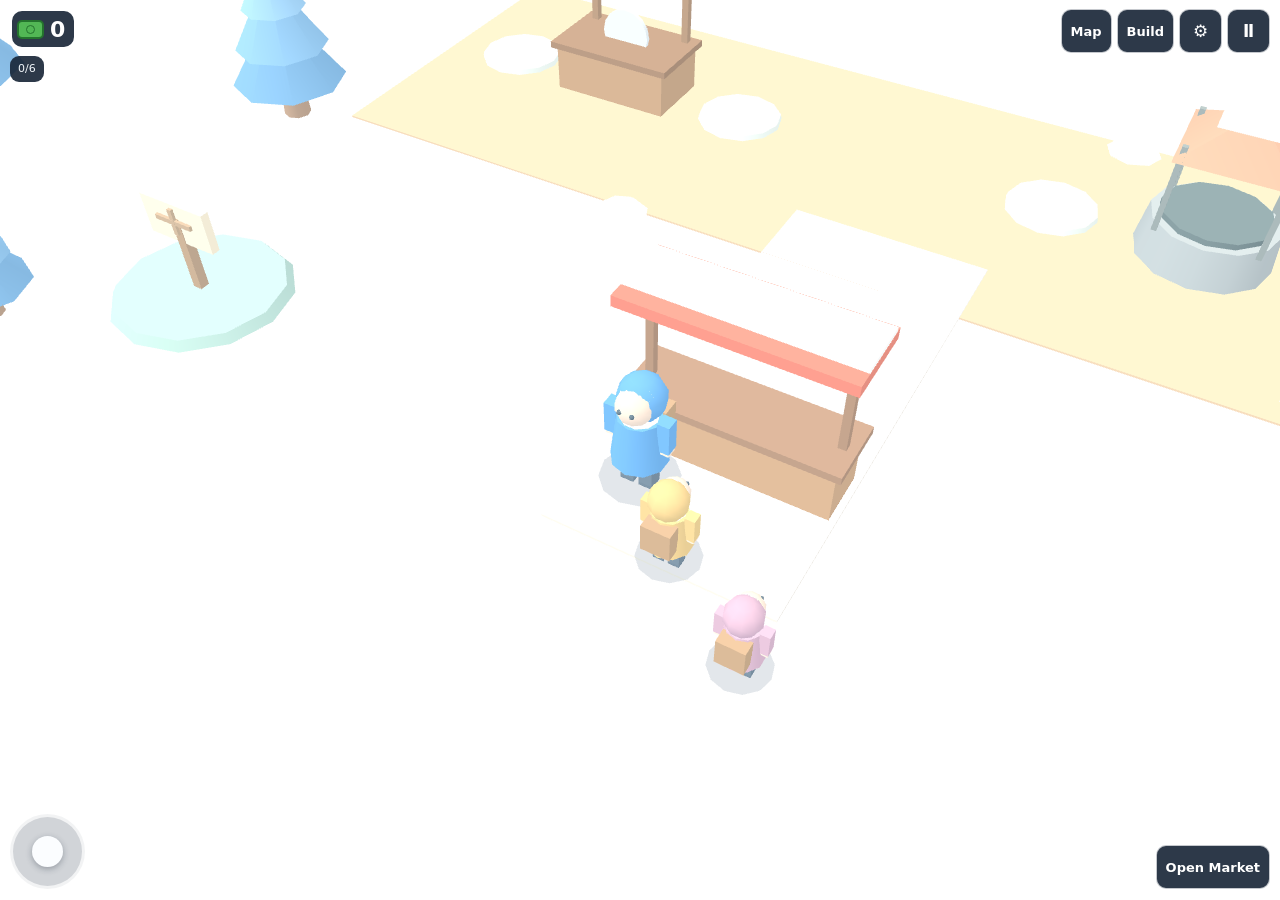
==== commit ce00d490: "Keep gameplay full-screen with an original-style follow camera" ====
--- a/frostfall-compact/index.html
+++ b/frostfall-compact/index.html
@@ -1 +1,46 @@
-<!doctype html><html lang="en"><head><meta charset="utf-8"><meta name="viewport" content="width=device-width,initial-scale=1,maximum-scale=1,viewport-fit=cover"><meta name="theme-color" content="#bce5ed"><title>Frostfall Compact</title><link rel="stylesheet" href="./styles.css"></head><body><main id="app"><header><div><small>A LITTLE WINTER CAMP</small><h1>Frostfall <em>Compact</em></h1></div><div class="cash"><span>✦</span> <strong id="cash">0</strong><small> COINS</small></div><button id="buildMenu" type="button" aria-pressed="false">Build</button><button id="settingsMenu" type="button" aria-label="Settings" aria-pressed="false">⚙</button><button id="pause" aria-label="Pause game">Ⅱ</button></header><section class="status"><div><b id="bagLabel">BACKPACK</b> <span id="bag"></span></div><p id="hint">Walk to the forest or boars to gather.</p></section><button id="jobStatus" type="button" hidden></button><div id="world"><canvas id="canvas"></canvas><div id="labels"></div><div class="world-note">TAP A PLACE TO WALK <span>•</span> DRAG TO MOVE</div><div id="stick" aria-label="Movement joystick"><div id="knob"></div></div><div id="paused" hidden>PAUSED</div></div><section id="panel"><div class="panel-title"><span id="panelIcon">✳</span><div><small>YOUR CLEARING</small><h2 id="panelTitle">Choose a destination</h2></div></div><div id="panelContent">Gather logs and meat, process them, then sell the finished goods at the counter.</div></section><footer>WASD / arrow keys to move <span>·</span> Your camp saves automatically <span id="saveStatus"></span></footer></main><script src="./three.min.js"></script><script type="module" src="./game.mjs"></script></body></html>
+<!doctype html>
+<html lang="en">
+<head>
+  <meta charset="utf-8">
+  <meta name="viewport" content="width=device-width,initial-scale=1,viewport-fit=cover">
+  <meta name="theme-color" content="#dbe7f2">
+  <title>Frostfall Compact</title>
+  <link rel="stylesheet" href="./styles.css">
+</head>
+<body>
+  <main id="app">
+    <div id="world">
+      <canvas id="canvas"></canvas>
+      <div id="labels"></div>
+      <div id="stick" aria-label="Movement joystick"><div id="knob"></div></div>
+      <div id="paused" hidden>Paused</div>
+    </div>
+    <header aria-label="Camp controls">
+      <div class="cash"><span class="bill" aria-hidden="true"></span><strong id="cash">0</strong><span class="sr-only"> coins</span></div>
+      <div class="toolbar">
+        <button id="mapMenu" type="button" aria-pressed="false">Map</button>
+        <button id="buildMenu" type="button" aria-pressed="false">Build</button>
+        <button id="settingsMenu" type="button" aria-label="Settings" aria-pressed="false">⚙</button>
+        <button id="pause" type="button" aria-label="Pause game" aria-pressed="false">Ⅱ</button>
+      </div>
+    </header>
+    <section class="status" aria-label="Inventory and job">
+      <div class="inventory"><b id="bagLabel" class="sr-only">Backpack</b><span id="bag"></span><span id="saveStatus" role="status"></span></div>
+      <button id="jobStatus" type="button" hidden></button>
+    </section>
+    <div id="stationHud" hidden>
+      <span id="hint"></span>
+      <button id="stationMenu" type="button" aria-controls="panel" aria-expanded="false"></button>
+    </div>
+    <section id="panel" aria-labelledby="panelTitle" hidden>
+      <div class="panel-title">
+        <h2 id="panelTitle"></h2>
+        <button id="closePanel" type="button">Close</button>
+      </div>
+      <div id="panelContent"></div>
+    </section>
+  </main>
+  <script src="./three.min.js"></script>
+  <script type="module" src="./game.mjs"></script>
+</body>
+</html>
--- a/frostfall-compact/styles.css
+++ b/frostfall-compact/styles.css
@@ -1,12 +1,116 @@
-*{box-sizing:border-box}html,body{margin:0;width:100%;height:100%;overflow:hidden}body{font-family:Nunito,ui-rounded,system-ui,sans-serif;color:#24445a;background:#d5edf0}button{font:inherit;cursor:pointer}#app{height:100dvh;max-width:1000px;margin:auto;display:flex;flex-direction:column;background:#e9f7f5;box-shadow:0 0 60px #568a9a33}header{height:65px;padding:9px 18px;display:flex;align-items:center;gap:14px;background:#fffdf4;border-bottom:2px solid #d8ebe5;flex:none}header>div:first-child{flex:1}small{font-size:9px;font-weight:900;letter-spacing:.13em;color:#78938e}h1{font-size:22px;line-height:1;margin:2px 0;color:#24546a;letter-spacing:-.05em}h1 em{font-weight:700;color:#7da8a8;font-style:normal}.cash{background:#fff1c4;border-radius:14px;padding:7px 12px;color:#9e651b;white-space:nowrap}.cash span{color:#e8a52e}#pause{border:0;border-radius:12px;width:38px;height:38px;background:#e2f0ec;color:#345c61;font-size:18px;font-weight:900}.status{background:#fffdf4;padding:6px 18px 8px;flex:none;font-size:12px;display:flex;justify-content:space-between;gap:8px;align-items:center}.status b{font-size:10px;letter-spacing:.09em;color:#79958e}.status p{margin:0;color:#6b8783;text-align:right;font-size:11px}#world{position:relative;flex:1;min-height:0;overflow:hidden;background:#b9e0e8;touch-action:none}canvas{width:100%;height:100%;display:block}#labels{position:absolute;inset:0;pointer-events:none}.place{position:absolute;transform:translate(-50%,-50%);pointer-events:auto;border:2px solid #ffffffd9;background:#fffdf0eb;color:#31576a;border-radius:11px;padding:4px 8px;box-shadow:0 3px 0 #7199a455;font-size:10px;line-height:1.1;font-weight:900;white-space:nowrap}.place span{display:block;color:#7c9993;font-size:9px;font-weight:800;margin-top:2px}.place:active{transform:translate(-50%,-45%)}.world-note{position:absolute;top:9px;left:50%;transform:translateX(-50%);font-size:9px;letter-spacing:.1em;color:#487d89;font-weight:900;white-space:nowrap}.world-note span{color:#92b4b3}#stick{position:absolute;bottom:12px;left:14px;width:68px;height:68px;border:2px solid #fff9;border-radius:50%;background:#456e7840;touch-action:none}#knob{position:absolute;left:20px;top:20px;width:24px;height:24px;border-radius:50%;background:#fffdf1cc;box-shadow:0 2px 4px #3458}#paused{position:absolute;inset:0;background:#19384888;display:grid;place-items:center;color:white;font-weight:900;letter-spacing:.2em;font-size:24px;pointer-events:none}#paused[hidden]{display:none}#panel{background:#fffdf4;border-top:2px solid #d5e9df;padding:9px 18px 11px;min-height:94px;max-height:33vh;overflow:auto;display:flex;gap:14px;align-items:flex-start;flex:none}.panel-title{display:flex;align-items:center;gap:9px;min-width:180px}.panel-title>span{background:#dceee6;border-radius:12px;width:36px;height:36px;display:grid;place-items:center;font-size:21px;color:#4f8d85}h2{font-size:15px;margin:0;line-height:1.2}#panelContent{font-size:12px;color:#64817c;line-height:1.4;flex:1}.actions{display:flex;gap:6px;flex-wrap:wrap}.action{border:0;background:#e1f1e9;color:#355e5b;border-radius:9px;padding:7px 9px;text-align:left;font-size:11px;font-weight:800}.action:hover{background:#cce9dc}.action:disabled{opacity:.48;cursor:default}.action strong{color:#b27829}.helper{margin-top:5px;display:flex;align-items:center;gap:5px;flex-wrap:wrap}.helper button{border:0;border-radius:7px;background:#ecf2ed;color:#5b7772;font-size:10px;font-weight:900;padding:5px}.helper button.active{background:#6bafa0;color:white}footer{background:#fffdf4;padding:0 18px 8px;color:#a3b6ae;font-size:9px;font-weight:800;flex:none}footer span{color:#ddad5d}#saveStatus{color:#bc635c}@media(max-width:600px){header{height:57px;padding:7px 11px}h1{font-size:19px}.status{padding:5px 11px;display:block}.status p{text-align:left;margin-top:2px}#panel{padding:8px 11px;display:block;min-height:94px;max-height:34vh}.panel-title{margin-bottom:5px}.panel-title>span{width:28px;height:28px;font-size:16px}h2{font-size:13px}footer{padding-left:11px}.place{font-size:9px;padding:4px 6px}.place span{font-size:8px}}
-
-@media(orientation:landscape) and (max-height:550px){header{height:47px;padding-top:3px;padding-bottom:3px}.status{padding-top:3px;padding-bottom:3px}#panel{min-height:54px;max-height:25vh;padding-top:4px;padding-bottom:4px;overflow:auto}footer{display:none}.world-note{top:3px}}
-header{padding-left:max(11px,env(safe-area-inset-left));padding-right:max(11px,env(safe-area-inset-right));padding-top:max(7px,env(safe-area-inset-top))}footer{padding-bottom:max(8px,env(safe-area-inset-bottom))}
-
-.webgl-error{position:absolute;inset:0;display:flex;flex-direction:column;align-items:center;justify-content:center;text-align:center;padding:24px;color:#31576a}.webgl-error p{max-width:320px}.webgl-error button{border:0;border-radius:10px;padding:10px 16px;background:#fffdf4;color:#31576a;font-weight:900}
-
-@media(max-width:600px){.place{max-width:70px;white-space:normal;text-align:center;line-height:1}.place span{line-height:1.05}}
-
+* { box-sizing: border-box; }
+:root {
+  color-scheme: light;
+  --snow: #dbe7f2;
+  --hud: #192638e8;
+  --paper: #fffcf4;
+  --ink: #1d2a3a;
+  --edge: #d7e2eb;
+  --left: max(10px, env(safe-area-inset-left));
+  --right: max(10px, env(safe-area-inset-right));
+  --bottom: max(11px, env(safe-area-inset-bottom));
+}
+html, body { margin: 0; width: 100%; height: 100%; overflow: hidden; background: var(--snow); }
+body { font-family: Nunito, "Segoe UI", system-ui, sans-serif; color: var(--ink); }
+[hidden] { display: none !important; }
+button { font: inherit; cursor: pointer; }
+button:focus-visible { outline: 2px solid #4b8ccc; outline-offset: 2px; }
+.sr-only { position: absolute; width: 1px; height: 1px; overflow: hidden; clip-path: inset(50%); white-space: nowrap; }
+#app { position: relative; isolation: isolate; width: 100%; height: 100vh; height: 100dvh; overflow: hidden; }
+#world { position: absolute; inset: 0; overflow: hidden; touch-action: none; user-select: none; }
+canvas { display: block; width: 100%; height: 100%; }
+header {
+  position: absolute; inset: calc(env(safe-area-inset-top) + 9px) var(--right) auto var(--left);
+  display: flex; justify-content: space-between; align-items: flex-start; gap: 6px; pointer-events: none;
+}
+.toolbar { display: flex; gap: 5px; pointer-events: auto; }
+.toolbar button, #stationMenu, #jobStatus {
+  background: var(--hud); color: white; border: 1px solid #ffffffb8; border-radius: 10px;
+  padding: 5px 9px; min-height: 44px; font-size: 13px; font-weight: 800; white-space: nowrap;
+}
+.toolbar button[aria-pressed="true"] { background: #284c73; outline: 1px solid #d5ecff; }
+#settingsMenu, #pause { min-width: 43px; font-size: 17px; padding: 4px; }
+.cash {
+  display: flex; align-items: center; gap: 6px; min-height: 40px; border: 2px solid white;
+  border-radius: 12px; background: var(--hud); color: white; padding: 4px 9px 4px 5px;
+  font-weight: 850; font-size: clamp(16px, 4vw, 22px); font-variant-numeric: tabular-nums;
+}
+.bill { width: 27px; height: 19px; border: 2px solid #24742d; border-radius: 5px; background: #52b755; position: relative; }
+.bill::after { content: ""; position: absolute; inset: 3px 7px; border: 1px solid #24742d; border-radius: 50%; }
+.status {
+  position: absolute; top: calc(env(safe-area-inset-top) + 56px); left: var(--left); right: var(--right);
+  display: flex; align-items: flex-start; flex-wrap: wrap; gap: 5px; pointer-events: none;
+}
+.inventory, #jobStatus {
+  background: var(--hud); color: #f3f8fc; border-radius: 9px; font-size: 11px; line-height: 1.25;
+  min-height: 0; padding: 6px 8px; max-width: 100%;
+}
+#jobStatus { pointer-events: auto; overflow: hidden; text-overflow: ellipsis; }
+#saveStatus { color: #ffd092; }
+#labels { position: absolute; inset: 0; pointer-events: none; }
+.place {
+  position: absolute; transform: translate(-50%, -50%); pointer-events: auto;
+  background: var(--hud); color: white; border: 1px solid #f8fbffdb; border-radius: 8px;
+  min-height: 31px; white-space: nowrap; padding: 3px 5px; font-size: 9px; font-weight: 850; line-height: 1.05;
+}
+.place span { display: block; overflow: hidden; text-overflow: ellipsis; color: #d8e7f2; font-size: 8px; font-weight: 650; margin-top: 2px; }
+.plot-marker { background: #664e28ef; }
+#stick {
+  position: absolute; left: var(--left); bottom: var(--bottom);
+  width: 75px; height: 75px; border: 3px solid #ffffffb8; border-radius: 50%; background: #19263832;
+}
+#knob {
+  position: absolute; left: 50%; top: 50%; width: 31px; height: 31px; margin: -15.5px;
+  border-radius: 50%; background: #fbfdffff; box-shadow: 0 2px 6px #1d2a3a55; pointer-events: none;
+}
+#stationHud {
+  position: absolute; left: calc(var(--left) + 82px); right: var(--right); bottom: var(--bottom);
+  display: grid; justify-items: end; gap: 4px; pointer-events: none;
+}
+#hint { color: white; background: var(--hud); border-radius: 8px; padding: 5px 7px; font-size: 11px; }
+#stationMenu { pointer-events: auto; min-height: 44px; }
+#panel {
+  position: absolute; right: var(--right); bottom: var(--bottom);
+  width: min(510px, calc(100% - var(--left) - var(--right)));
+  max-height: 44%; overflow: auto; overscroll-behavior: contain; touch-action: pan-y;
+  border: 1px solid var(--edge); border-radius: 14px; background: var(--paper);
+  box-shadow: 0 5px 18px #19263839;
+}
+.panel-title {
+  position: sticky; top: 0; display: flex; align-items: center; justify-content: space-between; gap: 12px;
+  padding: 6px 12px; background: var(--paper); border-bottom: 1px solid var(--edge); z-index: 1;
+}
+.panel-title h2 { margin: 0; font-size: 16px; }
+#closePanel { border: 0; border-radius: 8px; background: #192638; color: white; font-weight: 800; min-height: 38px; padding: 4px 12px; }
+#panelContent { color: #31475a; padding: 8px 12px 12px; font-size: 13px; line-height: 1.4; }
+#panelContent p { margin: 5px 0; }
+.actions { display: flex; flex-wrap: wrap; gap: 6px; }
+.action, .helper button {
+  border: 0; border-radius: 8px; background: #e2ecef; color: #243e52; text-align: left;
+  padding: 6px 9px; min-height: 35px; font-size: 12px; font-weight: 800;
+}
+.action:disabled { opacity: .55; cursor: default; }
+.action:hover:not(:disabled) { background: #d3e5ed; }
+.action strong { color: #865e28; }
+.helper { display: flex; flex-wrap: wrap; gap: 5px; margin: 5px 0; }
+.helper button.active { background: #325878; color: white; }
+#paused { position: absolute; inset: 0; display: grid; place-items: center; color: white; background: #19263855; font-weight: 850; pointer-events: none; }
+.webgl-error { position: absolute; inset: 22% 12%; display: grid; align-content: center; text-align: center; gap: 8px; }
+.webgl-error button { justify-self: center; }
+@media (max-width: 540px) {
+  .place { max-width: 59px; }
+  .plot-marker { max-width: 110px; }
+  #panel { left: var(--left); max-height: 48%; }
+  .action, .helper button, #closePanel { min-height: 42px; }
+}
+@media (max-height: 500px) and (orientation: landscape) {
+  #panel { left: auto; max-width: 54vw; max-height: 66%; }
+}
+@media (max-width: 360px) {
+  .toolbar button { padding-inline: 6px; }
+  #settingsMenu, #pause { min-width: 40px; }
+  .bill { width: 22px; }
+}
 .station-details{margin:0 0 5px}.choice[aria-pressed=true]{background:#366f69;color:#fff}.choice[aria-pressed=true] small{color:#e3f5ec}
 .action small,.market-note{font-size:10px;letter-spacing:0;color:inherit}.market-note{margin-left:6px}
 #panelContent details{margin-top:6px}#panelContent summary{cursor:pointer;font-weight:800;color:#355e5b;padding:4px 0}
@@ -20,24 +124,16 @@
 .offer-list{display:grid;grid-template-columns:repeat(auto-fit,minmax(133px,1fr));gap:5px}
 .payment{color:#355e5b;font-weight:800;margin:4px 0}
 #panelContent summary{min-height:29px}
-@media(pointer:coarse){.action,.helper button{min-height:38px}#panel{max-height:39vh}}
-@media(orientation:landscape) and (max-height:550px) and (pointer:coarse){#panel{max-height:32vh}}
-#jobStatus{flex:none;text-align:left;border:0;border-bottom:1px solid #d5e9df;background:#e4f2e9;color:#315d59;font-size:11px;font-weight:800;padding:5px 18px}
-#jobStatus:focus-visible{outline:2px solid #24546a;outline-offset:-2px}
-@media(max-width:600px){#jobStatus{padding-inline:11px}}
 
-#buildMenu{border:1px solid #b0cbbd;border-radius:10px;background:#d9efe4;padding:7px 10px;color:#25554d;font-weight:850;min-height:37px}
-#buildMenu[aria-pressed=true]{background:#366f69;border-color:#366f69;color:#fff}
-.plot-marker{border-color:#e5bc72;background:#fff3d5;color:#685028;max-width:104px;white-space:normal}
-.plot-marker span{color:#805c2d}
 .blueprint-card progress{width:min(100%,190px);height:12px;accent-color:#548977}
 .build-list .operation-card{margin:0}
-@media(max-width:420px){header{gap:7px}.cash{padding-inline:6px}#pause{width:32px}#buildMenu{padding-inline:7px}header h1{font-size:17px}}
 
-#settingsMenu{width:36px;height:38px;flex:none;border:1px solid #b0cbbd;border-radius:10px;background:#f0f5e9;color:#315d59;font-size:20px;font-weight:800;padding:0}
-#settingsMenu[aria-pressed=true]{background:#366f69;color:white}
 .feature-choice{display:flex;justify-content:space-between;align-items:center;gap:12px;min-height:44px;border-top:1px solid #d5e9df;padding:6px 3px;color:#315d59}
 .feature-choice span{display:grid;gap:3px}.feature-choice small{font:inherit;color:#55756c}
 .feature-choice input{width:19px;height:19px;accent-color:#366f69;flex:none}
 .feature-list{margin-top:5px}
-@media(max-width:370px){header{gap:5px}header h1{font-size:15px}.cash small{display:none}#settingsMenu{width:32px}#buildMenu{font-size:12px}}
+.camp-stock{width:100%;margin:6px 0;border-collapse:collapse;font-variant-numeric:tabular-nums}
+.camp-stock th,.camp-stock td{padding:5px 4px;border-bottom:1px solid #d5e9df;text-align:right}
+.camp-stock th:first-child{text-align:left;color:#315d59}
+
+.work-queue{margin:5px 0;padding-left:1.4em}.work-queue li{margin:3px 0}.work-queue .action{margin-left:8px}
